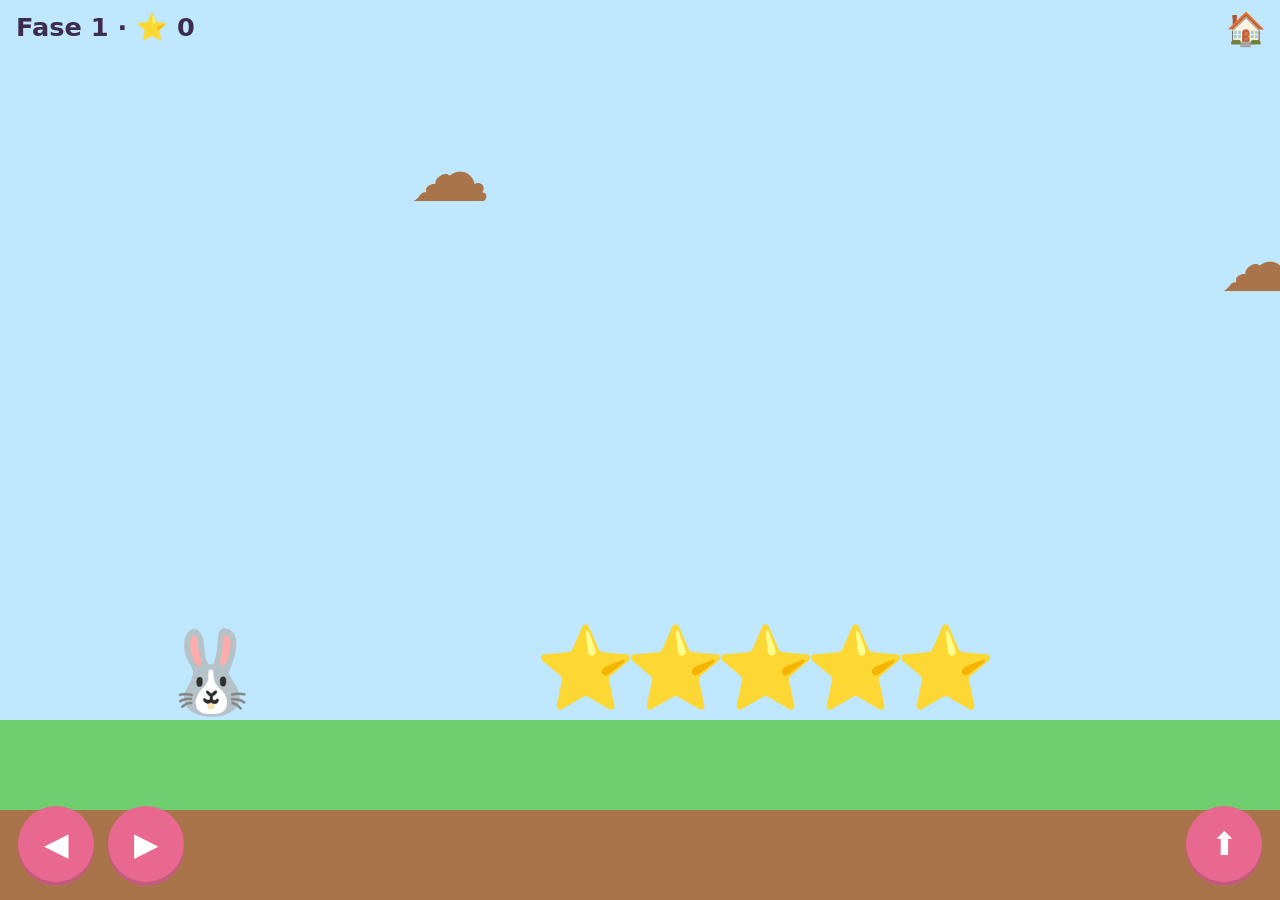
==== aventura.html @ a825a3a5 "feat: soften the pink and fill every memory row" ====
<!doctype html>
<html lang="pt-BR">
<head>
<meta charset="utf-8">
<meta name="viewport" content="width=device-width, initial-scale=1, maximum-scale=1, user-scalable=no, viewport-fit=cover">
<meta name="theme-color" content="#f4a8c8">
<link rel="stylesheet" href="common.css?v=10">
<title>Aventura</title>
<style>
  .pad { position: fixed; bottom: calc(18px + env(safe-area-inset-bottom)); z-index: 5; display: flex; gap: 14px; }
  .pad.left { left: 18px; }
  .pad.right { right: 18px; }
  .pad button { width: 76px; height: 76px; border-radius: 50%; border: 0; background: #e8688f; color: #fff; font-size: 2rem; padding: 0; box-shadow: 0 4px 0 #c45a7c; }
  .pad button.on { background: #d26488; transform: scale(.94); }
</style>
</head>
<body>
<canvas id="game"></canvas>
<div class="hud" id="hud"></div>
<a class="back" href="index.html">🏠</a>
<div class="banner" id="banner"></div>
<div class="pad left"><button data-key="left">◀</button><button data-key="right">▶</button></div>
<div class="pad right"><button data-key="jump">⬆</button></div>
<script src="common.js"></script>
<script src="cheer.js"></script>
<script>
const canvas = document.getElementById("game");
const ctx = setupCanvas(canvas);
const hud = document.getElementById("hud");
const banner = document.getElementById("banner");

const LEVELS = [
 [
  "                                                                      ",
  "                                                                      ",
  "                                                                      ",
  "                                                                      ",
  "                                                                      ",
  "                  ???         *****                             F     ",
  "                      ***     =====                             F     ",
  "      *****                                  *****      ***     F     ",
  "######################################################################",
  "######################################################################"
 ],
 [
  "                                                                                     ",
  "                                                                                     ",
  "                                                                                     ",
  "                                                                                     ",
  "                               ??                                                    ",
  "                      **      ****          ***     ***       **               F     ",
  "                              ====                  ===                        F     ",
  "        *****                                                         ****     F     ",
  "######################  ####################   ###############  #####################",
  "######################  ####################   ###############  #####################"
 ],
 [
  "                                                                                               ",
  "                                                                                               ",
  "                                                                                               ",
  "                                                                                               ",
  "                                         ??                     ***                            ",
  "                         ***            ****           ***      ===                      F     ",
  "                                        ====                ===                          F     ",
  "               E    ***            E            E                     E    ***  E        F     ",
  "#########################   ###########################   #####################################",
  "#########################   ###########################   #####################################"
 ],
 [
  "                                                                                                         ",
  "                                                                                                         ",
  "                                                                                                         ",
  "                                                ?   ?                                                    ",
  "                                                   ***                                                   ",
  "                  ***               ***            ===    ***         ***       ***                F     ",
  "                                               ==                     ===                          F     ",
  "            E               E                E    E               E                       E     ***F     ",
  "##################   ###############   ###################   ###################   ######################",
  "##################   ###############   ###################   ###################   ######################"
 ],
 [
  "                                                                                                                        ",
  "                                                                                                                        ",
  "                                                                                                                        ",
  "                                                                                                                        ",
  "                                         ?                                  ?                                           ",
  "               ***             ****     ***       ***                 ***               ***         ***           F     ",
  "                                =       ===                                ===                ==                  F     ",
  "         E              E           E       E                 E E               E                E          E ****F     ",
  "###############   ############    ################   #################   ###############   #########   #################",
  "###############   ############    ################   #################   ###############   #########   #################"
 ]
]
;

const ROWS = 10;
const GRAVITY = 30;
const RUN = 5;
const JUMP = 14;
const MAX_JUMPS = 2;
const LEDGE = 0.5;
const SOLID = "#=?";
const keys = { left: false, right: false, jump: false };

let level = Math.min(savedLevel("aventura", 0), LEVELS.length - 1);
let grid, enemies, player, stars, starsAtStart, state, timer, T, camX, offsetY, facing, prevJump;

function load() {
  grid = LEVELS[level].map((row) => [...row]);
  enemies = [];
  grid.forEach((row, r) => row.forEach((tile, c) => {
    if (tile === "E") { enemies.push({ x: c + 0.1, y: r + 0.2, dir: -1, alive: true }); row[c] = " "; }
  }));
  player = { x: 2, y: 7, vx: 0, vy: 0, onGround: false, jumps: MAX_JUMPS };
  stars = starsAtStart;
  state = "play";
  facing = 1;
  hud.textContent = "Fase " + (level + 1) + " · ⭐ " + stars;
  banner.textContent = "Fase " + (level + 1);
  setTimeout(() => { if (state === "play") banner.textContent = ""; }, 1200);
}

const solid = (c, r) => c < 0 || c >= grid[0].length || (r >= 0 && r < ROWS && SOLID.includes(grid[r][c]));
const tileAt = (x, y) => (grid[Math.floor(y)] || [])[Math.floor(x)];

function movePlayer(dt) {
  const W_ = 0.7, H_ = 0.9;
  player.vx = (keys.right - keys.left) * RUN;
  if (player.vx) facing = Math.sign(player.vx);
  if (keys.jump && !prevJump && player.jumps > 0) { player.vy = -JUMP; player.jumps--; beep(520 + 120 * (MAX_JUMPS - 1 - player.jumps), 0.15); }
  if (!keys.jump && player.vy < -5) player.vy = -5;
  prevJump = keys.jump;
  player.vy += GRAVITY * dt;

  player.x += player.vx * dt;
  for (let r = Math.floor(player.y); r <= Math.floor(player.y + H_ - 0.01); r++) {
    const wall = Math.floor(player.vx > 0 ? player.x + W_ : player.x);
    if (player.vx && solid(wall, r) && !solid(wall, r - 1) && player.y + H_ - r < LEDGE) { player.y = r - H_ - 0.001; continue; }
    if (player.vx > 0 && solid(Math.floor(player.x + W_), r)) player.x = Math.floor(player.x + W_) - W_ - 0.001;
    if (player.vx < 0 && solid(Math.floor(player.x), r)) player.x = Math.floor(player.x) + 1.001;
  }

  player.y += player.vy * dt;
  player.onGround = false;
  for (let c = Math.floor(player.x); c <= Math.floor(player.x + W_ - 0.01); c++) {
    if (player.vy > 0 && solid(c, Math.floor(player.y + H_))) {
      player.y = Math.floor(player.y + H_) - H_ - 0.001;
      player.vy = 0;
      player.onGround = true;
      player.jumps = MAX_JUMPS;
    } else if (player.vy < 0 && solid(c, Math.floor(player.y))) {
      const r = Math.floor(player.y);
      player.y = r + 1.001;
      player.vy = 0;
      if (grid[r][c] === "?") { grid[r][c] = "="; collect(); }
    }
  }
}

function collect() {
  stars++;
  hud.textContent = "Fase " + (level + 1) + " · ⭐ " + stars;
  beep(1000, 0.12);
}

function die() {
  state = "dead";
  timer = 1.2;
  player.vy = -10;
  cheer("retry");
}

function win() {
  state = "won";
  timer = 2.8;
  banner.textContent = level === LEVELS.length - 1 ? "Você zerou o jogo! 🏆" : "Fase " + (level + 1) + " completa! 💖";
  cheer("win");
  beep(880, 0.4);
}

function moveEnemies(dt) {
  for (const e of enemies) {
    if (!e.alive) continue;
    e.x += e.dir * 1.5 * dt;
    const front = e.x + (e.dir > 0 ? 0.8 : 0);
    if (solid(Math.floor(front), Math.floor(e.y + 0.4)) || !solid(Math.floor(front), Math.floor(e.y + 1.1))) e.dir *= -1;
    const overlap = Math.abs(e.x - player.x) < 0.75 && Math.abs(e.y - player.y) < 0.8;
    if (!overlap) continue;
    if (player.vy > 0 && player.y + 0.9 < e.y + 0.6) {
      e.alive = false;
      player.vy = -9;
      beep(700, 0.15);
    } else {
      die();
    }
  }
}

function update(dt) {
  if (state === "dead") {
    player.vy += GRAVITY * dt;
    player.y += player.vy * dt;
    if ((timer -= dt) <= 0) load();
    return;
  }
  if (state === "won") {
    if ((timer -= dt) <= 0) {
      level = (level + 1) % LEVELS.length;
      saveLevel("aventura", level);
      starsAtStart = level === 0 ? 0 : stars;
      load();
    }
    return;
  }
  movePlayer(dt);
  moveEnemies(dt);
  if (state !== "play") return;
  const centerX = player.x + 0.35;
  const centerY = player.y + 0.45;
  if (tileAt(centerX, centerY) === "*") { grid[Math.floor(centerY)][Math.floor(centerX)] = " "; collect(); }
  if (tileAt(centerX, centerY) === "F") win();
  if (player.y > ROWS + 1) die();
}

function draw() {
  T = Math.min(H / ROWS, W / 12);
  offsetY = (H - ROWS * T) / 3;
  const cols = grid[0].length;
  camX = Math.max(0, Math.min(cols - W / T, player.x - W / T * 0.35));
  ctx.fillStyle = "#bfe8ff";
  ctx.fillRect(0, 0, W, H);
  ctx.fillStyle = "#a9744a";
  ctx.fillRect(0, offsetY + ROWS * T, W, H);
  ctx.textAlign = "center";
  ctx.textBaseline = "middle";
  ctx.font = T * 0.9 + "px system-ui";
  for (let i = 0; i < 12; i++) ctx.fillText("☁️", (((i * 9 - camX * 0.4) % 108) + 108) % 108 * T - T * 4, offsetY + T * (1 + (i % 3)));

  const screenX = (x) => (x - camX) * T;
  const screenY = (y) => offsetY + y * T;
  for (let c = Math.floor(camX); c < Math.min(cols, camX + W / T + 1); c++) {
    for (let r = 0; r < ROWS; r++) {
      const tile = grid[r][c];
      const x = screenX(c);
      const y = screenY(r);
      if (r >= 8 && tile !== "#") {
        ctx.fillStyle = "#5a3d2b";
        ctx.fillRect(x, y, T + 1, T + 1);
      }
      if (tile === "#") {
        ctx.fillStyle = r > 0 && grid[r - 1][c] === "#" ? "#a9744a" : "#6fcf6f";
        ctx.fillRect(x, y, T + 1, T + 1);
      } else if (tile === "=" || tile === "?") {
        ctx.fillStyle = tile === "?" ? "#ffd54f" : "#c98a4b";
        ctx.fillRect(x + 1, y + 1, T - 2, T - 2);
        ctx.fillStyle = "#fff";
        ctx.fillText(tile === "?" ? "?" : "", x + T / 2, y + T / 2);
      } else if (tile === "*") {
        ctx.fillText("⭐", x + T / 2, y + T / 2);
      } else if (tile === "F") {
        ctx.fillStyle = "#888";
        ctx.fillRect(x + T * 0.45, y, T * 0.1, T);
        if (grid[r - 1][c] !== "F") ctx.fillText("🚩", x + T * 0.9, y + T * 0.4);
      }
    }
  }
  enemies.forEach((e) => { if (e.alive) ctx.fillText("🐌", screenX(e.x + 0.4), screenY(e.y + 0.4)); });
  ctx.save();
  ctx.translate(screenX(player.x + 0.35), screenY(player.y + 0.45));
  ctx.scale(-facing, 1);
  ctx.fillText(state === "dead" ? "😵" : "🐰", 0, 0);
  ctx.restore();
}

let last = performance.now();
function loop(now) {
  update(Math.min((now - last) / 1000, 0.05));
  last = now;
  draw();
  requestAnimationFrame(loop);
}

document.querySelectorAll(".pad button").forEach((button) => {
  const set = (value) => (event) => { event.preventDefault(); keys[button.dataset.key] = value; button.classList.toggle("on", value); };
  button.addEventListener("pointerdown", set(true));
  ["pointerup", "pointercancel", "pointerleave"].forEach((type) => button.addEventListener(type, set(false)));
  button.addEventListener("contextmenu", (event) => event.preventDefault());
});
const KEYMAP = { ArrowLeft: "left", ArrowRight: "right", ArrowUp: "jump", " ": "jump", a: "left", d: "right", w: "jump" };
addEventListener("keydown", (event) => { if (KEYMAP[event.key]) keys[KEYMAP[event.key]] = true; });
addEventListener("keyup", (event) => { if (KEYMAP[event.key]) keys[KEYMAP[event.key]] = false; });

starsAtStart = 0;
load();
requestAnimationFrame(loop);
</script>
</body>
</html>
---- common.css ----
* { box-sizing: border-box; -webkit-tap-highlight-color: transparent; }
html, body { margin: 0; height: 100%; overflow: hidden; background: #f4a8c8; font-family: system-ui, sans-serif; touch-action: none; user-select: none; }
canvas { position: fixed; inset: 0; width: 100%; height: 100%; }
.back { position: fixed; top: 10px; right: 14px; z-index: 10; font-size: 2rem; text-decoration: none; }
.hud { position: fixed; top: 12px; left: 16px; z-index: 4; font-size: 1.6rem; font-weight: 700; color: #3d2c4e; }
.banner { position: fixed; inset: 0; display: flex; align-items: center; justify-content: center; z-index: 6; font-size: 2.4rem; font-weight: 800; color: #e8688f; text-align: center; text-shadow: 0 0 8px #fff, 0 0 8px #fff; pointer-events: none; }
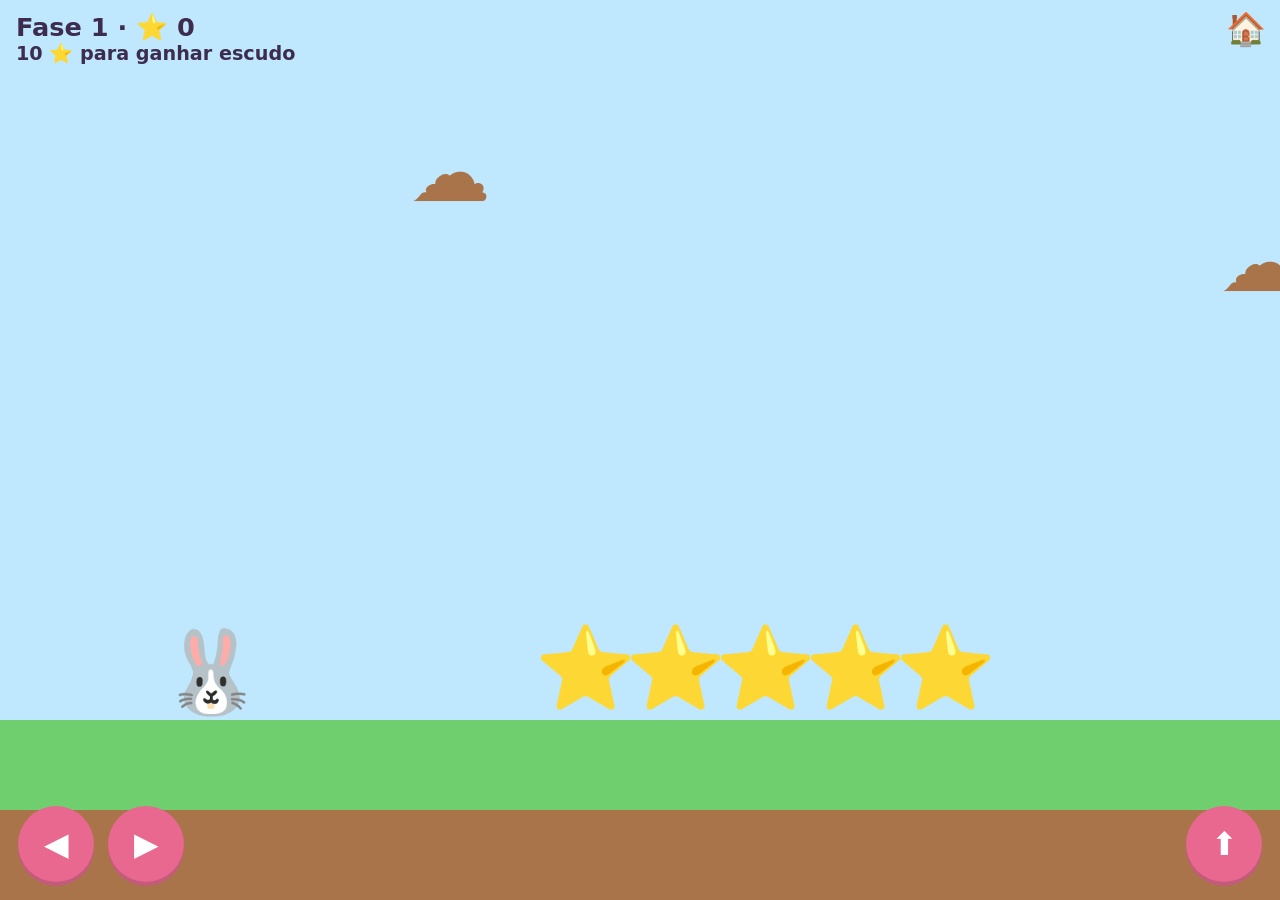
==== commit 19b75c1a: "feat: add adventure shields and improve star rewards" ====
--- a/aventura.html
+++ b/aventura.html
@@ -7,6 +7,8 @@
 <link rel="stylesheet" href="common.css?v=10">
 <title>Aventura</title>
 <style>
+  .hud { max-width: calc(100% - 76px); font-size: clamp(1rem, 4vw, 1.6rem); }
+  .hud small { display: block; font-size: .75em; }
   .pad { position: fixed; bottom: calc(18px + env(safe-area-inset-bottom)); z-index: 5; display: flex; gap: 14px; }
   .pad.left { left: 18px; }
   .pad.right { right: 18px; }
@@ -38,7 +40,7 @@
   "                                                                      ",
   "                  ???         *****                             F     ",
   "                      ***     =====                             F     ",
-  "      *****                                  *****      ***     F     ",
+  "      *****                         E        *****      ***     F     ",
   "######################################################################",
   "######################################################################"
  ],
@@ -50,7 +52,7 @@
   "                               ??                                                    ",
   "                      **      ****          ***     ***       **               F     ",
   "                              ====                  ===                        F     ",
-  "        *****                                                         ****     F     ",
+  "        *****   E                   E                    E            ****     F     ",
   "######################  ####################   ###############  #####################",
   "######################  ####################   ###############  #####################"
  ],
@@ -99,11 +101,12 @@
 const JUMP = 14;
 const MAX_JUMPS = 2;
 const LEDGE = 0.5;
-const SOLID = "#=?";
+const SOLID = "#=?!";
 const keys = { left: false, right: false, jump: false };
 
 let level = Math.min(savedLevel("aventura", 0), LEVELS.length - 1);
 let grid, enemies, player, stars, starsAtStart, state, timer, T, camX, offsetY, facing, prevJump;
+let shield = false, shieldAtStart = false, safeTime = 0, effects = [], bumps = [];
 
 function load() {
   grid = LEVELS[level].map((row) => [...row]);
@@ -113,9 +116,14 @@
   }));
   player = { x: 2, y: 7, vx: 0, vy: 0, onGround: false, jumps: MAX_JUMPS };
   stars = starsAtStart;
+  shield = shieldAtStart;
+  safeTime = 0;
+  effects = [];
+  bumps = [];
+  prevJump = keys.jump;
   state = "play";
   facing = 1;
-  hud.textContent = "Fase " + (level + 1) + " · ⭐ " + stars;
+  updateHud();
   banner.textContent = "Fase " + (level + 1);
   setTimeout(() => { if (state === "play") banner.textContent = ""; }, 1200);
 }
@@ -152,15 +160,32 @@
       const r = Math.floor(player.y);
       player.y = r + 1.001;
       player.vy = 0;
-      if (grid[r][c] === "?") { grid[r][c] = "="; collect(); }
-    }
-  }
-}
-
-function collect() {
+      if (grid[r][c] === "?") {
+        grid[r][c] = "!";
+        bumps.push({ c, r, life: 0.22 });
+        collect(c + 0.5, r - 0.2, true);
+      }
+    }
+  }
+}
+
+function updateHud() {
+  hud.replaceChildren();
+  hud.append("Fase " + (level + 1) + " · ⭐ " + stars + (shield ? " · 🛡️" : ""));
+  const hint = document.createElement("small");
+  hint.textContent = (shield ? "Escudo ativo · " : "") + (10 - stars % 10) + " ⭐ para " + (shield ? "renovar o escudo" : "ganhar escudo");
+  hud.append(hint);
+}
+
+function collect(x, y, fromBox = false) {
   stars++;
-  hud.textContent = "Fase " + (level + 1) + " · ⭐ " + stars;
-  beep(1000, 0.12);
+  effects.push({ x, y, text: fromBox ? "⭐ +1" : "✨ +1", life: 0.8, duration: 0.8 });
+  if (stars % 10 === 0) {
+    shield = true;
+    effects.push({ x: player.x + 0.35, y: player.y - 0.6, text: "🛡️ Escudo!", life: 1.4, duration: 1.4 });
+  }
+  updateHud();
+  beep(stars % 10 === 0 ? 1400 : 1000, 0.12);
 }
 
 function die() {
@@ -181,7 +206,7 @@
 function moveEnemies(dt) {
   for (const e of enemies) {
     if (!e.alive) continue;
-    e.x += e.dir * 1.5 * dt;
+    e.x += e.dir * (1.5 + level * 0.15) * dt;
     const front = e.x + (e.dir > 0 ? 0.8 : 0);
     if (solid(Math.floor(front), Math.floor(e.y + 0.4)) || !solid(Math.floor(front), Math.floor(e.y + 1.1))) e.dir *= -1;
     const overlap = Math.abs(e.x - player.x) < 0.75 && Math.abs(e.y - player.y) < 0.8;
@@ -190,13 +215,26 @@
       e.alive = false;
       player.vy = -9;
       beep(700, 0.15);
-    } else {
-      die();
+    } else if (safeTime <= 0) {
+      if (shield) {
+        shield = false;
+        safeTime = 1.5;
+        effects.push({ x: player.x + 0.35, y: player.y - 0.5, text: "🛡️ Protegido!", life: 1, duration: 1 });
+        updateHud();
+        beep(350, 0.2);
+      } else {
+        die();
+        return;
+      }
     }
   }
 }
 
 function update(dt) {
+  for (const effect of effects) effect.life -= dt;
+  effects = effects.filter((effect) => effect.life > 0);
+  for (const bump of bumps) bump.life -= dt;
+  bumps = bumps.filter((bump) => bump.life > 0);
   if (state === "dead") {
     player.vy += GRAVITY * dt;
     player.y += player.vy * dt;
@@ -208,16 +246,25 @@
       level = (level + 1) % LEVELS.length;
       saveLevel("aventura", level);
       starsAtStart = level === 0 ? 0 : stars;
+      shieldAtStart = level === 0 ? false : shield;
       load();
     }
     return;
   }
+  safeTime = Math.max(0, safeTime - dt);
   movePlayer(dt);
   moveEnemies(dt);
   if (state !== "play") return;
   const centerX = player.x + 0.35;
   const centerY = player.y + 0.45;
-  if (tileAt(centerX, centerY) === "*") { grid[Math.floor(centerY)][Math.floor(centerX)] = " "; collect(); }
+  for (let r = Math.max(0, Math.floor(player.y)); r <= Math.min(ROWS - 1, Math.floor(player.y + 0.9 - 0.001)); r++) {
+    for (let c = Math.floor(player.x); c <= Math.floor(player.x + 0.7 - 0.001); c++) {
+      if (grid[r][c] === "*") {
+        grid[r][c] = " ";
+        collect(c + 0.5, r + 0.5);
+      }
+    }
+  }
   if (tileAt(centerX, centerY) === "F") win();
   if (player.y > ROWS + 1) die();
 }
@@ -242,7 +289,8 @@
     for (let r = 0; r < ROWS; r++) {
       const tile = grid[r][c];
       const x = screenX(c);
-      const y = screenY(r);
+      const bump = bumps.find((b) => b.c === c && b.r === r);
+      const y = screenY(r) - (bump ? Math.sin(bump.life / 0.22 * Math.PI) * T * 0.18 : 0);
       if (r >= 8 && tile !== "#") {
         ctx.fillStyle = "#5a3d2b";
         ctx.fillRect(x, y, T + 1, T + 1);
@@ -250,11 +298,11 @@
       if (tile === "#") {
         ctx.fillStyle = r > 0 && grid[r - 1][c] === "#" ? "#a9744a" : "#6fcf6f";
         ctx.fillRect(x, y, T + 1, T + 1);
-      } else if (tile === "=" || tile === "?") {
-        ctx.fillStyle = tile === "?" ? "#ffd54f" : "#c98a4b";
+      } else if (tile === "=" || tile === "?" || tile === "!") {
+        ctx.fillStyle = tile === "?" ? "#ffd54f" : tile === "!" ? "#947b64" : "#c98a4b";
         ctx.fillRect(x + 1, y + 1, T - 2, T - 2);
         ctx.fillStyle = "#fff";
-        ctx.fillText(tile === "?" ? "?" : "", x + T / 2, y + T / 2);
+        ctx.fillText(tile === "?" ? "?" : tile === "!" ? "·" : "", x + T / 2, y + T / 2);
       } else if (tile === "*") {
         ctx.fillText("⭐", x + T / 2, y + T / 2);
       } else if (tile === "F") {
@@ -267,9 +315,31 @@
   enemies.forEach((e) => { if (e.alive) ctx.fillText("🐌", screenX(e.x + 0.4), screenY(e.y + 0.4)); });
   ctx.save();
   ctx.translate(screenX(player.x + 0.35), screenY(player.y + 0.45));
+  if (shield) {
+    ctx.beginPath();
+    ctx.arc(0, 0, T * 0.62, 0, Math.PI * 2);
+    ctx.fillStyle = "#83dcff55";
+    ctx.fill();
+    ctx.strokeStyle = "#1689b8";
+    ctx.lineWidth = 3;
+    ctx.stroke();
+  }
+  if (safeTime > 0) ctx.globalAlpha = Math.floor(safeTime * 12) % 2 ? 0.4 : 1;
   ctx.scale(-facing, 1);
   ctx.fillText(state === "dead" ? "😵" : "🐰", 0, 0);
   ctx.restore();
+  for (const effect of effects) {
+    ctx.save();
+    ctx.globalAlpha = Math.min(1, effect.life * 3);
+    ctx.font = "bold " + T * 0.45 + "px system-ui";
+    ctx.fillStyle = "#634018";
+    ctx.strokeStyle = "#fff";
+    ctx.lineWidth = 3;
+    const x = screenX(effect.x), y = screenY(effect.y - (effect.duration - effect.life));
+    ctx.strokeText(effect.text, x, y);
+    ctx.fillText(effect.text, x, y);
+    ctx.restore();
+  }
 }
 
 let last = performance.now();
--- a/common.css
+++ b/common.css
@@ -1,6 +1,7 @@
 * { box-sizing: border-box; -webkit-tap-highlight-color: transparent; }
 html, body { margin: 0; height: 100%; overflow: hidden; background: #f4a8c8; font-family: system-ui, sans-serif; touch-action: none; user-select: none; }
 canvas { position: fixed; inset: 0; width: 100%; height: 100%; }
+canvas, button, .card { -webkit-user-select: none; user-select: none; -webkit-touch-callout: none; }
 .back { position: fixed; top: 10px; right: 14px; z-index: 10; font-size: 2rem; text-decoration: none; }
 .hud { position: fixed; top: 12px; left: 16px; z-index: 4; font-size: 1.6rem; font-weight: 700; color: #3d2c4e; }
 .banner { position: fixed; inset: 0; display: flex; align-items: center; justify-content: center; z-index: 6; font-size: 2.4rem; font-weight: 800; color: #e8688f; text-align: center; text-shadow: 0 0 8px #fff, 0 0 8px #fff; pointer-events: none; }
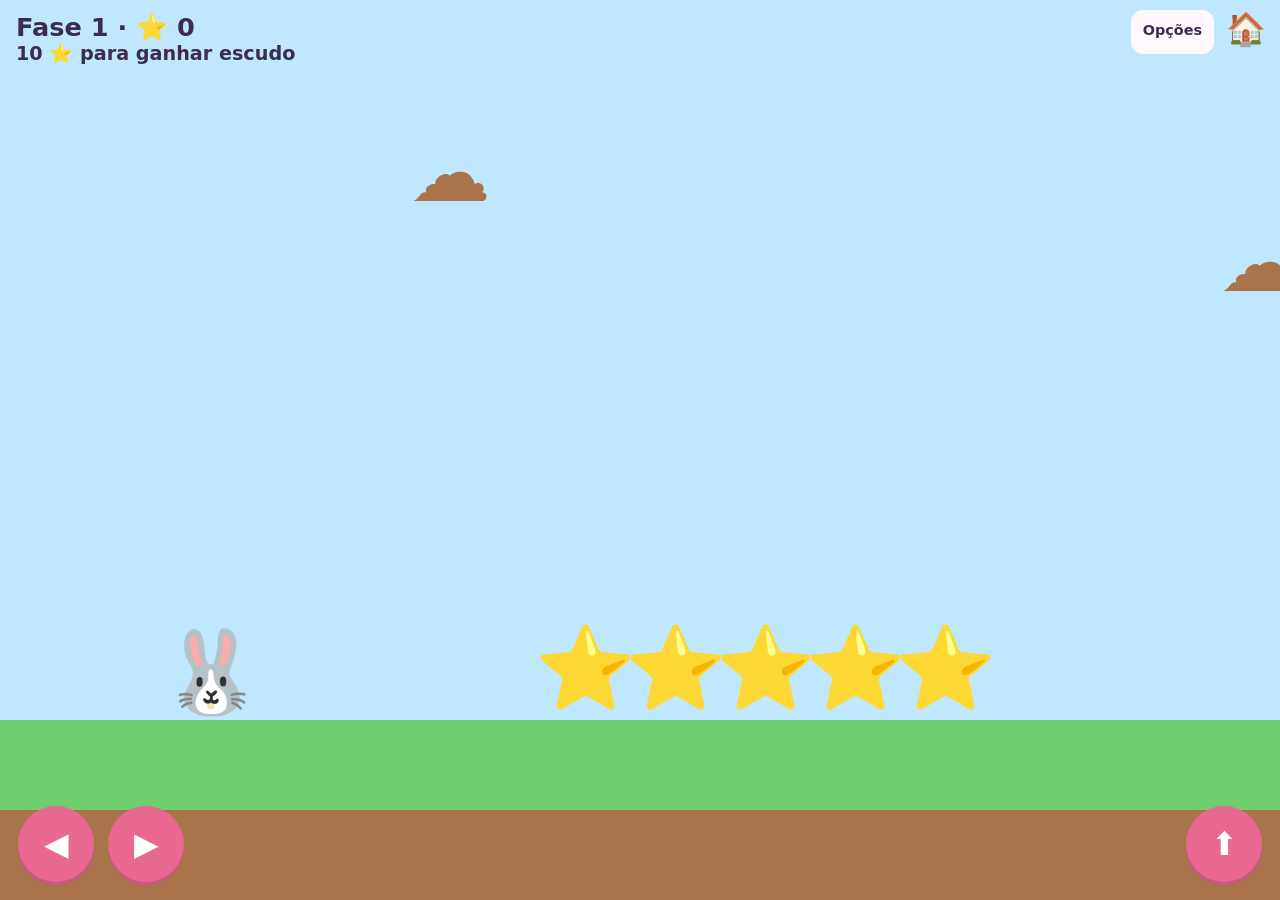
==== commit 8e9428e2: "feat: save game progress and allow starting over" ====
--- a/aventura.html
+++ b/aventura.html
@@ -4,10 +4,10 @@
 <meta charset="utf-8">
 <meta name="viewport" content="width=device-width, initial-scale=1, maximum-scale=1, user-scalable=no, viewport-fit=cover">
 <meta name="theme-color" content="#f4a8c8">
-<link rel="stylesheet" href="common.css?v=10">
+<link rel="stylesheet" href="common.css?v=11">
 <title>Aventura</title>
 <style>
-  .hud { max-width: calc(100% - 76px); font-size: clamp(1rem, 4vw, 1.6rem); }
+  .hud { max-width: calc(100% - 160px); font-size: clamp(1rem, 4vw, 1.6rem); }
   .hud small { display: block; font-size: .75em; }
   .pad { position: fixed; bottom: calc(18px + env(safe-area-inset-bottom)); z-index: 5; display: flex; gap: 14px; }
   .pad.left { left: 18px; }
@@ -23,7 +23,9 @@
 <div class="banner" id="banner"></div>
 <div class="pad left"><button data-key="left">◀</button><button data-key="right">▶</button></div>
 <div class="pad right"><button data-key="jump">⬆</button></div>
+<script src="progress.js"></script>
 <script src="common.js"></script>
+<script>setupProgress("aventura");</script>
 <script src="cheer.js"></script>
 <script>
 const canvas = document.getElementById("game");
@@ -91,9 +93,128 @@
   "         E              E           E       E                 E E               E                E          E ****F     ",
   "###############   ############    ################   #################   ###############   #########   #################",
   "###############   ############    ################   #################   ###############   #########   #################"
+ ],
+ [
+  "                                                                                                                                      ",
+  "                                                                                                                                      ",
+  "                                                                                                                                      ",
+  "                                                                                                                                      ",
+  "           ?                                        ?                                     ?                                           ",
+  "           ***                   ***                ***                ***                ***                        ***        F     ",
+  "           ===                   ===                ===                ===                ===                        ===        F     ",
+  "  ***         E            E**     E          *** E              E**     E           ** E              E**     E           E    F     ",
+  "######################   ################   ################   ################   ################   #################################",
+  "######################   ################   ################   ################   ################   #################################"
+ ],
+ [
+  "                                                                                                                                                    ",
+  "                                                                                                                                                    ",
+  "                                                                                                                                                    ",
+  "                                                                                                                                                    ",
+  "           ?                    ***                ?                ***                ?                ***                         ?               ",
+  "           ***                  ===                ***              ===                ***              ===                         ***       F     ",
+  "           ===                                     ===                                 ===                                          ===       F     ",
+  "  ***         E            E**     E          *** E            E**     E           ** E            E**     E          *** E           E       F     ",
+  "######################   ###############    ##############   ###############    ##############   ###############    ################################",
+  "######################   ###############    ##############   ###############    ##############   ###############    ################################"
+ ],
+ [
+  "                                                                                                                                                                  ",
+  "                                                                                                                                                                  ",
+  "                                                                                                                                                                  ",
+  "                                                                                                                                                                  ",
+  "           ?                    ***              ?                ***              ?                ***              ?                ***                ?        ",
+  "           ***                  ===              ***              ===              ***              ===              ***              ===                ***F     ",
+  "           ===                                   ===                               ===                               ===                                 ===F     ",
+  "  ***         E             E**     E        *** E            E**     E         **     E         ** E            E**     E        *** E             ** E    F     ",
+  "######################    #############    #############    #############    #############    #############    #############    #############    #################",
+  "######################    #############    #############    #############    #############    #############    #############    #############    #################"
+ ],
+ [
+  "                                                                                                                                                                                ",
+  "                                                                                                                                                                                ",
+  "                                                                                                                                                                                ",
+  "                                                ***                             ?               ***                                             ***                             ",
+  "           ?                    ***             ===                             ***             ===             ?               ***             ===                             ",
+  "           ***                  ===                             ***             ===                             ***             ===                                  ***  F     ",
+  "           ===                                                  ===                                             ===                                                  ===  F     ",
+  "  ***         E   E         *** E            *** E          E**              E**            E** E             ** E           ** E            E**            E**     E     F     ",
+  "######################    ############     ###########    ############     ###########    ############     ###########    ############     ###########    ######################",
+  "######################    ############     ###########    ############     ###########    ############     ###########    ############     ###########    ######################"
+ ],
+ [
+  "                                                                                                                                                                                              ",
+  "                                                                                                                                                                                              ",
+  "                                                                                                                                                                                              ",
+  "                                               ***                           ?              ***                                          ***                                    ?             ",
+  "           ?                    ***            ===                           ***            ===            ?              ***            ===                                    ***           ",
+  "           ***                  ===                           ***            ===                           ***            ===                           ***                     ===     F     ",
+  "           ===                                                ===                                          ===                                          ===                             F     ",
+  "  ***         E   E          *** E          *** E          *** E          E**            E**            E**            E** E          *** E          *** E          *** E       E       F     ",
+  "######################     ##########     ##########     ##########     ##########     ##########     ##########     ##########     ##########     ##########     ############################",
+  "######################     ##########     ##########     ##########     ##########     ##########     ##########     ##########     ##########     ##########     ############################"
+ ],
+ [
+  "                                                                                                                                                                                                            ",
+  "                                                                                                                                                                                                            ",
+  "                                                                                                                                                                                                            ",
+  "          ?                             ?                       ?                       ?                       ?                       ?                       ?                       ?                   ",
+  "         **                            **                      **                      **                      **                      **                      **                      **                   ",
+  "       **==                          **==                    **==                    **==                    **==                    **==                    **==                    **==             F     ",
+  "       ==                            ==                      ==                      ==                      ==                      ==                      ==                      ==               F     ",
+  "  ***==       E     E           ***==   E               E**==   E               E**==      E            ***==E     E            ***==E        E         ***==E        E         ***==   E        E    F     ",
+  "#########################     ###################     ###################     ###################     ###################     ###################     ###################     ##############################",
+  "#########################     ###################     ###################     ###################     ###################     ###################     ###################     ##############################"
+ ],
+ [
+  "                                                                                                                                                                                                                        ",
+  "                                                                                                                                                                                                                        ",
+  "                                                                                                                                                                                                                        ",
+  "                                                                                                                                                                                                                        ",
+  "     ?                              ?                       ?                       ?                       ?                       ?                       ?                       ?                                   ",
+  "     ***                            ***                     ***                     ***                     ***                     ***                     ***                     ***                           F     ",
+  "     ===                            ===                     ===                     ===                     ===                     ===                     ===                     ===                           F     ",
+  "  ***         E     E            ***   E                 E**      E              ***E     E              ***E        E           ***   E                 E**   E                 E**      E        E        E     F     ",
+  "#########################      ##################      ##################      ##################      ##################      ##################      ##################      #########################################",
+  "#########################      ##################      ##################      ##################      ##################      ##################      ##################      #########################################"
+ ],
+ [
+  "                                                                                                                                                                                                                                    ",
+  "                                                                                                                                                                                                                                    ",
+  "                                                                                                                                                                                                                                    ",
+  "                                                                                                                                                                                                                                    ",
+  "     ?                                    ?                 ?                             ?                 ?                             ?                 ?                             ?                 ?                       ",
+  "     ***                                  ***               ***                           ***               ***                           ***               ***                           ***               ***               F     ",
+  "     ===                     ****         ===               ===              ****         ===               ===              ****         ===               ===              ****         ===               ===               F     ",
+  "  ***         E     E        ====      ***E              E**   E     E       ====      ***   E           ***E     E          ====      E**   E           ***   E     E       ====      ***E              E**   E        E     F     ",
+  "#########################            ############      ##################            ############      ##################            ############      ##################            ############      #############################",
+  "#########################            ############      ##################            ############      ##################            ############      ##################            ############      #############################"
+ ],
+ [
+  "                                                                                                                                                                                                                                                ",
+  "                                                                                                                                                                                                                                                ",
+  "                                                                                                                                                                                                                                                ",
+  "     ?                              ?                       ?                       ?                       ?                       ?                       ?                       ?                       ?                                   ",
+  "     ***                            ***                     ***                     ***                     ***                     ***                     ***                     ***                     ***                                 ",
+  "     ===                            ===                     ===                     ===                     ===                     ===                     ===                     ===                     ===                           F     ",
+  "                                                                                                                                                                                                                                          F     ",
+  "  ***         E     E            ***   E                 E**      E              E**      E              ***E        E           ***E        E           ***   E                 E**   E                 E**      E        E        E     F     ",
+  "#########################      ##################      ##################      ##################      ##################      ##################      ##################      ##################      #########################################",
+  "#########################      ##################      ##################      ##################      ##################      ##################      ##################      ##################      #########################################"
+ ],
+ [
+  "                                                                                                                                                                                                                                                            ",
+  "                                                                                                                                                                                                                                                            ",
+  "                                                                                                                                                                                                                                                            ",
+  "          ?                                                      ?                                               ?                                               ?                                               ?                             ?            ",
+  "         **                               ?                     **                        ?                     **                        ?                     **                        ?                     **                            **            ",
+  "       **==                               ***                 **==                        ***                 **==                        ***                 **==                        ***                 **==                          **==      F     ",
+  "       ==                    ****         ===                 ==             ****         ===                 ==             ****         ===                 ==             ****         ===                 ==             ****           ==        F     ",
+  "  ***==       E  E           ====      E**   E           ***==E     E        ====      ***E  E           ***==E     E        ====      ***E              E**==   E  E        ====      ***E              E**==   E           ====      E**==   E      F     ",
+  "#########################            ############      ##################            ############      ##################            ############      ##################            ############      ##################            #######################",
+  "#########################            ############      ##################            ############      ##################            ############      ##################            ############      ##################            #######################"
  ]
-]
-;
+];
 
 const ROWS = 10;
 const GRAVITY = 30;
@@ -197,6 +318,7 @@
 
 function win() {
   state = "won";
+  saveLevel("aventura", Math.min(level + 1, LEVELS.length - 1));
   timer = 2.8;
   banner.textContent = level === LEVELS.length - 1 ? "Você zerou o jogo! 🏆" : "Fase " + (level + 1) + " completa! 💖";
   cheer("win");
@@ -242,8 +364,9 @@
     return;
   }
   if (state === "won") {
+    if (level === LEVELS.length - 1) return;
     if ((timer -= dt) <= 0) {
-      level = (level + 1) % LEVELS.length;
+      level = Math.min(level + 1, LEVELS.length - 1);
       saveLevel("aventura", level);
       starsAtStart = level === 0 ? 0 : stars;
       shieldAtStart = level === 0 ? false : shield;
--- a/common.css
+++ b/common.css
@@ -5,3 +5,15 @@
 .back { position: fixed; top: 10px; right: 14px; z-index: 10; font-size: 2rem; text-decoration: none; }
 .hud { position: fixed; top: 12px; left: 16px; z-index: 4; font-size: 1.6rem; font-weight: 700; color: #3d2c4e; }
 .banner { position: fixed; inset: 0; display: flex; align-items: center; justify-content: center; z-index: 6; font-size: 2.4rem; font-weight: 800; color: #e8688f; text-align: center; text-shadow: 0 0 8px #fff, 0 0 8px #fff; pointer-events: none; }
+
+.progress-menu { position: fixed; top: max(10px, env(safe-area-inset-top)); right: calc(66px + env(safe-area-inset-right)); z-index: 20; color: #3d2c4e; font: 600 .9rem system-ui, sans-serif; }
+.progress-menu summary, .progress-menu button { min-height: 44px; padding: 12px; border: 0; border-radius: 12px; background: #fff8fc; color: #3d2c4e; font: inherit; cursor: pointer; }
+.progress-menu summary { list-style: none; text-align: center; }
+.progress-menu summary::-webkit-details-marker { display: none; }
+.progress-menu button { position: absolute; right: 0; white-space: nowrap; display: block; margin-top: 6px; box-shadow: 0 4px 12px #79345126; }
+.progress-menu summary:hover, .progress-menu button:hover { background: #fce2ed; }
+.progress-menu :focus-visible { outline: 3px solid #673779; outline-offset: 3px; }
+
+.hud { max-width: calc(100% - 160px); }
+.panel .progress-menu { position: static; margin-top: 16px; }
+.panel .progress-menu button { position: static; margin: 6px auto 0; }
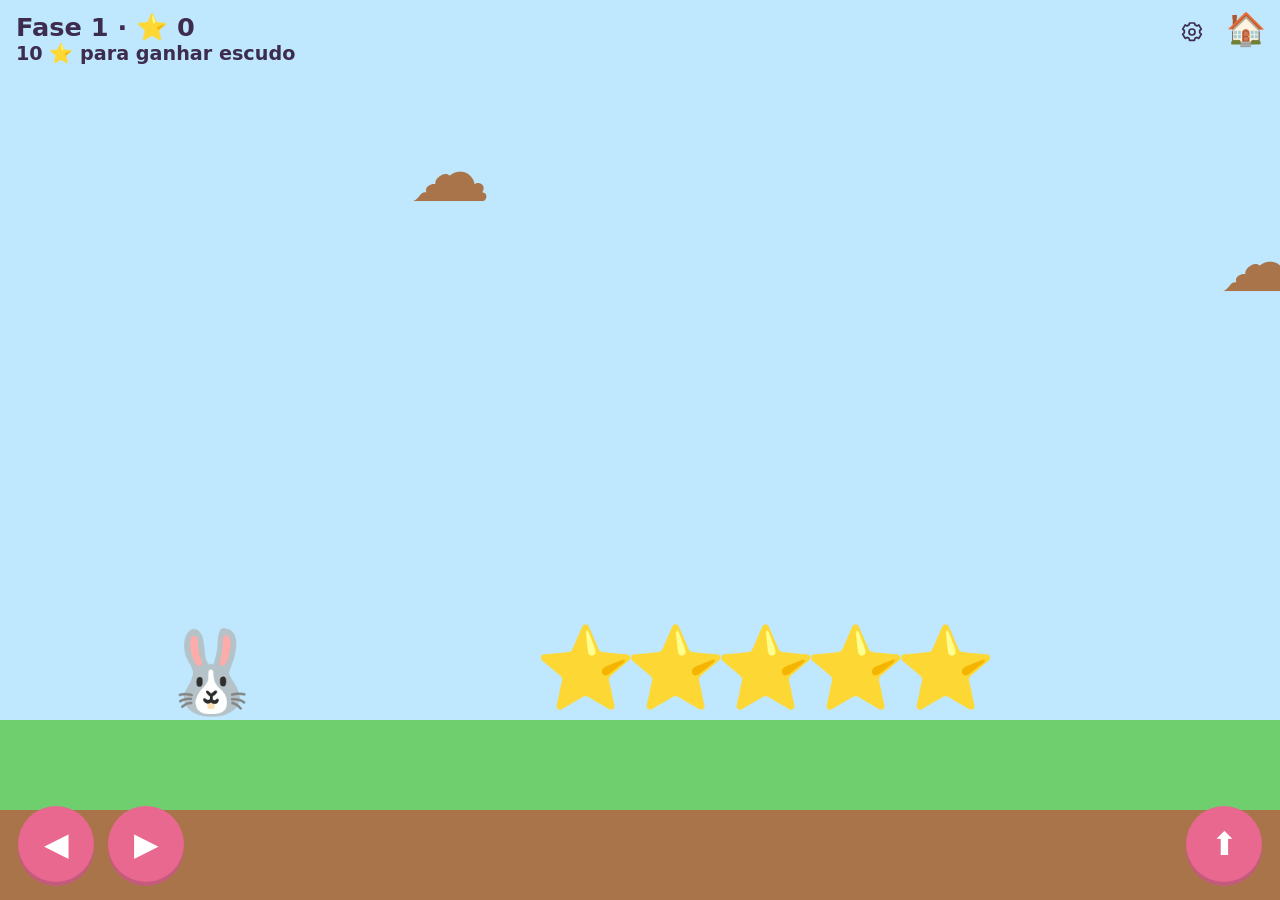
==== commit 873faeed: "feat: use gear icons for settings menus" ====
--- a/aventura.html
+++ b/aventura.html
@@ -4,7 +4,9 @@
 <meta charset="utf-8">
 <meta name="viewport" content="width=device-width, initial-scale=1, maximum-scale=1, user-scalable=no, viewport-fit=cover">
 <meta name="theme-color" content="#f4a8c8">
-<link rel="stylesheet" href="common.css?v=11">
+<script src="theme.js?v=4"></script>
+<link rel="stylesheet" href="theme.css?v=4">
+<link rel="stylesheet" href="common.css?v=14">
 <title>Aventura</title>
 <style>
   .hud { max-width: calc(100% - 160px); font-size: clamp(1rem, 4vw, 1.6rem); }
@@ -23,7 +25,7 @@
 <div class="banner" id="banner"></div>
 <div class="pad left"><button data-key="left">◀</button><button data-key="right">▶</button></div>
 <div class="pad right"><button data-key="jump">⬆</button></div>
-<script src="progress.js"></script>
+<script src="progress.js?v=2"></script>
 <script src="common.js"></script>
 <script>setupProgress("aventura");</script>
 <script src="cheer.js"></script>
@@ -397,7 +399,7 @@
   offsetY = (H - ROWS * T) / 3;
   const cols = grid[0].length;
   camX = Math.max(0, Math.min(cols - W / T, player.x - W / T * 0.35));
-  ctx.fillStyle = "#bfe8ff";
+  ctx.fillStyle = CantinhoTheme.colors.sky;
   ctx.fillRect(0, 0, W, H);
   ctx.fillStyle = "#a9744a";
   ctx.fillRect(0, offsetY + ROWS * T, W, H);
--- a/theme.css
+++ b/theme.css
@@ -0,0 +1,42 @@
+:root {
+  color-scheme: light;
+  --page-bg: #f4a8c8;
+  --text: #3d2c4e;
+  --surface: #fff;
+  --soft-surface: #fff8fc;
+  --hover-surface: #fce2ed;
+  --focus: #673779;
+  --link: #673779;
+  --overlay: #f4a8c8bb;
+}
+:root[data-theme="dark"] {
+  color-scheme: dark;
+  --page-bg: #241b2d;
+  --text: #fff1f7;
+  --surface: #42334c;
+  --soft-surface: #382a41;
+  --hover-surface: #57405e;
+  --focus: #ffd3e5;
+  --link: #ffd3e5;
+  --overlay: #241b2ddd;
+}
+body { color: var(--text); }
+a { color: var(--link); }
+:focus-visible { outline: 3px solid var(--focus); outline-offset: 3px; }
+.theme-picker { border: 0; padding: 0; margin: 0 0 8px; text-align: center; }
+.theme-picker legend { margin: 0 auto 8px; font-weight: 650; }
+.theme-picker label { display: inline-flex; align-items: center; gap: 8px; min-height: 44px; padding: 10px 14px; cursor: pointer; }
+.theme-picker input { width: 20px; height: 20px; margin: 0; accent-color: var(--focus); }
+
+.theme-picker .color-picker { display: flex; justify-content: center; }
+.theme-picker input[type="color"] { width: 52px; height: 44px; padding: 3px; border: 1px solid var(--text); border-radius: 8px; background: var(--surface); cursor: pointer; }
+
+  .theme-menu { position: fixed; top: max(12px, env(safe-area-inset-top)); right: max(14px, env(safe-area-inset-right)); z-index: 20; }
+  .theme-menu summary { display: grid; place-items: center; width: 44px; height: 44px; padding: 10px; border-radius: 12px; list-style: none; background: transparent; color: var(--text); cursor: pointer; }
+.theme-menu summary::-webkit-details-marker { display: none; }
+  .theme-menu summary:hover { background: var(--hover-surface); }
+  .theme-menu .theme-picker { position: absolute; right: 0; top: 100%; width: min(280px, calc(100vw - 28px)); margin-top: 8px; padding: 18px 12px 12px; border-radius: 16px; background: var(--surface); box-shadow: 0 8px 24px #24142833; }
+
+.theme-menu-inline { position: relative; top: auto; right: auto; flex-shrink: 0; }
+.theme-menu-host { padding-top: 76px; }
+.paint-header h1 { flex: 1; min-width: 0; }
--- a/common.css
+++ b/common.css
@@ -1,19 +1,23 @@
 * { box-sizing: border-box; -webkit-tap-highlight-color: transparent; }
-html, body { margin: 0; height: 100%; overflow: hidden; background: #f4a8c8; font-family: system-ui, sans-serif; touch-action: none; user-select: none; }
+html, body { margin: 0; height: 100%; overflow: hidden; background: var(--page-bg); font-family: system-ui, sans-serif; touch-action: none; user-select: none; }
 canvas { position: fixed; inset: 0; width: 100%; height: 100%; }
 canvas, button, .card { -webkit-user-select: none; user-select: none; -webkit-touch-callout: none; }
 .back { position: fixed; top: 10px; right: 14px; z-index: 10; font-size: 2rem; text-decoration: none; }
-.hud { position: fixed; top: 12px; left: 16px; z-index: 4; font-size: 1.6rem; font-weight: 700; color: #3d2c4e; }
+.hud { position: fixed; top: 12px; left: 16px; z-index: 4; font-size: 1.6rem; font-weight: 700; color: var(--text); }
 .banner { position: fixed; inset: 0; display: flex; align-items: center; justify-content: center; z-index: 6; font-size: 2.4rem; font-weight: 800; color: #e8688f; text-align: center; text-shadow: 0 0 8px #fff, 0 0 8px #fff; pointer-events: none; }
 
-.progress-menu { position: fixed; top: max(10px, env(safe-area-inset-top)); right: calc(66px + env(safe-area-inset-right)); z-index: 20; color: #3d2c4e; font: 600 .9rem system-ui, sans-serif; }
-.progress-menu summary, .progress-menu button { min-height: 44px; padding: 12px; border: 0; border-radius: 12px; background: #fff8fc; color: #3d2c4e; font: inherit; cursor: pointer; }
-.progress-menu summary { list-style: none; text-align: center; }
+.progress-menu { position: fixed; top: max(10px, env(safe-area-inset-top)); right: calc(66px + env(safe-area-inset-right)); z-index: 20; color: var(--text); font: 600 .9rem system-ui, sans-serif; }
+.progress-menu summary, .progress-menu button { min-height: 44px; padding: 12px; border: 0; border-radius: 12px; background: var(--soft-surface); color: var(--text); font: inherit; cursor: pointer; }
+.progress-menu summary { display: grid; place-items: center; width: 44px; height: 44px; padding: 10px; list-style: none; text-align: center; background: transparent; }
 .progress-menu summary::-webkit-details-marker { display: none; }
-.progress-menu button { position: absolute; right: 0; white-space: nowrap; display: block; margin-top: 6px; box-shadow: 0 4px 12px #79345126; }
-.progress-menu summary:hover, .progress-menu button:hover { background: #fce2ed; }
-.progress-menu :focus-visible { outline: 3px solid #673779; outline-offset: 3px; }
+.options-panel { position: absolute; right: 0; top: 100%; width: min(280px, calc(100vw - 28px)); margin-top: 8px; padding: 16px 12px; border-radius: 16px; background: var(--soft-surface); box-shadow: 0 8px 24px #24142833; max-height: calc(100svh - 90px); overflow-y: auto; touch-action: pan-y; }
+.progress-menu .options-panel button { position: static; width: 100%; display: block; margin-top: 12px; white-space: normal; background: var(--surface); }
+.top-actions .progress-menu { position: relative; top: auto; right: auto; }
+.progress-menu summary:hover, .progress-menu button:hover { background: var(--hover-surface); }
+.progress-menu :focus-visible { outline: 3px solid var(--focus); outline-offset: 3px; }
 
 .hud { max-width: calc(100% - 160px); }
 .panel .progress-menu { position: static; margin-top: 16px; }
 .panel .progress-menu button { position: static; margin: 6px auto 0; }
+
+.panel .options-panel { position: static; margin: 8px auto 0; max-width: 100%; }
